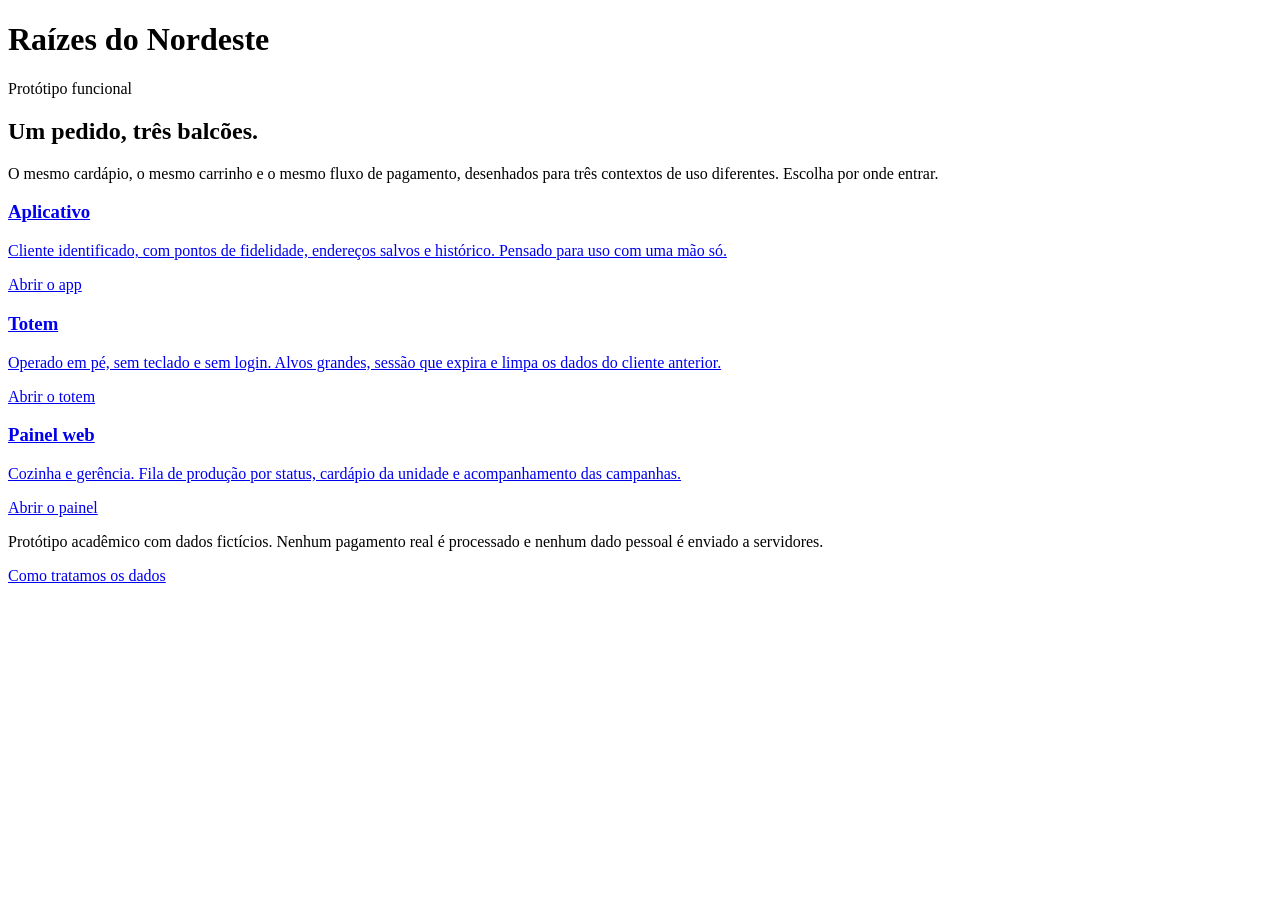
==== index.html @ 1f9a2a73 "feat: mock app academy" ====
<!doctype html>
<html lang="pt-BR">
  <head>
    <meta charset="utf-8" />
    <meta name="viewport" content="width=device-width, initial-scale=1" />
    <title>Rede Raízes do Nordeste — Escolha o canal</title>
    <meta
      name="description"
      content="Protótipo funcional dos três canais de atendimento da Rede Raízes do Nordeste: aplicativo, totem de autoatendimento e painel web."
    />
    <link rel="preconnect" href="https://fonts.googleapis.com" />
    <link rel="preconnect" href="https://fonts.gstatic.com" crossorigin />
    <link
      href="https://fonts.googleapis.com/css2?family=Bricolage+Grotesque:opsz,wght@12..96,600;12..96,700&family=Instrument+Sans:wght@400;500;600&display=swap"
      rel="stylesheet"
    />
    <link rel="stylesheet" href="assets/css/tokens.css" />
    <link rel="stylesheet" href="assets/css/base.css" />
    <link rel="stylesheet" href="assets/css/hub.css" />
  </head>
  <body>
    <main class="hub">
      <div class="hub__interno">
        <header class="hub__marca">
          <h1>Raízes do Nordeste</h1>
          <span>Protótipo funcional</span>
        </header>

        <div class="hub__chamada">
          <h2>Um pedido, três balcões.</h2>
        </div>
        <p class="hub__apoio">
          O mesmo cardápio, o mesmo carrinho e o mesmo fluxo de pagamento,
          desenhados para três contextos de uso diferentes. Escolha por onde
          entrar.
        </p>

        <nav class="canais" aria-label="Canais de atendimento">
          <a class="canal" href="app/">
            <div class="canal__moldura">
              <div class="dispositivo dispositivo--celular">
                <div class="tela">
                  <div class="tela__barra"></div>
                  <div class="tela__linha tela__linha--curta"></div>
                  <div class="tela__cartao"><i></i><span></span></div>
                  <div class="tela__cartao"><i></i><span></span></div>
                  <div class="tela__cartao"><i></i><span></span></div>
                  <div class="tela__acao"></div>
                </div>
              </div>
            </div>
            <h3>Aplicativo</h3>
            <p>
              Cliente identificado, com pontos de fidelidade, endereços salvos e
              histórico. Pensado para uso com uma mão só.
            </p>
            <span class="canal__abrir">Abrir o app</span>
          </a>

          <a class="canal" href="totem/">
            <div class="canal__moldura">
              <div class="dispositivo dispositivo--totem">
                <div class="tela tela--totem">
                  <div class="tela__barra"></div>
                  <div class="tela__cartao"><i></i><span></span></div>
                  <div class="tela__cartao"><i></i><span></span></div>
                  <div class="tela__acao"></div>
                </div>
              </div>
            </div>
            <h3>Totem</h3>
            <p>
              Operado em pé, sem teclado e sem login. Alvos grandes, sessão que
              expira e limpa os dados do cliente anterior.
            </p>
            <span class="canal__abrir">Abrir o totem</span>
          </a>

          <a class="canal" href="painel/">
            <div class="canal__moldura">
              <div class="dispositivo dispositivo--desktop">
                <div class="tela tela--desktop">
                  <div class="coluna-lateral"></div>
                  <div class="colunas-kds">
                    <div></div>
                    <div></div>
                    <div></div>
                  </div>
                </div>
              </div>
            </div>
            <h3>Painel web</h3>
            <p>
              Cozinha e gerência. Fila de produção por status, cardápio da
              unidade e acompanhamento das campanhas.
            </p>
            <span class="canal__abrir">Abrir o painel</span>
          </a>
        </nav>

        <footer class="hub__rodape">
          <p>
            Protótipo acadêmico com dados fictícios. Nenhum pagamento real é
            processado e nenhum dado pessoal é enviado a servidores.
          </p>
          <p><a href="#" data-abrir-privacidade>Como tratamos os dados</a></p>
        </footer>
      </div>
    </main>
  </body>
</html>
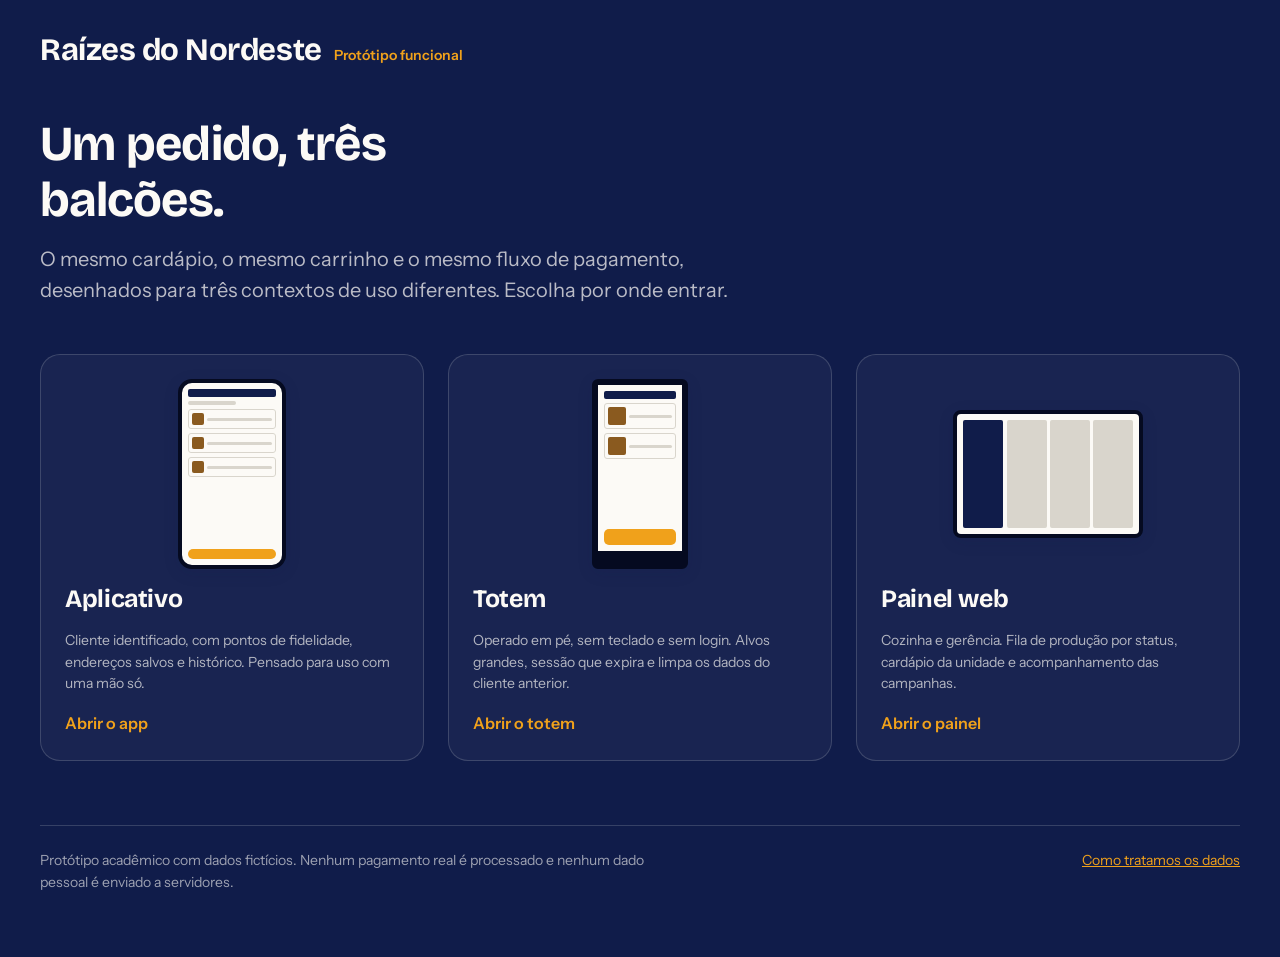
==== commit e12db4cb: "feat: adicionando imagem favicon do site Imagem inspirada no nordeste" ====
--- a/index.html
+++ b/index.html
@@ -8,6 +8,7 @@
       name="description"
       content="Protótipo funcional dos três canais de atendimento da Rede Raízes do Nordeste: aplicativo, totem de autoatendimento e painel web."
     />
+    <link rel="icon" type="image/png" href="favicon.png">
     <link rel="preconnect" href="https://fonts.googleapis.com" />
     <link rel="preconnect" href="https://fonts.gstatic.com" crossorigin />
     <link
--- a/assets/css/tokens.css
+++ b/assets/css/tokens.css
@@ -0,0 +1,67 @@
+/* design tokens */
+
+:root {
+  /* marca */
+  --anil-900: #101c4a;
+  --anil-700: #1d2f74;
+  --anil-500: #2b3f8f; /* interativo secundário, foco */
+  --cajuina: #f0a11b;
+  --cajuina-escuro: #c47f0c;
+  --urucum: #c43b22;
+
+  /* superfícies */
+  --papel: #fcfaf6;
+  --papel-fundo: #f2eee6;
+  --tinta: #14161f;
+  --pedra: #5f6371;
+  --pedra-clara: #d9d5cc;
+  --branco: #ffffff;
+
+  /* estados */
+  --sucesso: #14713f;
+  --sucesso-fundo: #e3f2e8;
+  --atencao-fundo: #fdf0d5;
+  --erro-fundo: #fbe6e2;
+
+  /* tipografia */
+  --fonte-titulo: "Bricolage Grotesque", Georgia, serif;
+  --fonte-texto: "Instrument Sans", system-ui, -apple-system, sans-serif;
+
+  /* escala 1.25 */
+  --txt-xs: 0.75rem;
+  --txt-sm: 0.875rem;
+  --txt-base: 1rem;
+  --txt-lg: 1.25rem;
+  --txt-xl: 1.5625rem;
+  --txt-2xl: 1.953rem;
+  --txt-3xl: 2.441rem;
+  --txt-4xl: 3.052rem;
+
+  /* espaçamento */
+  --esp-1: 0.25rem;
+  --esp-2: 0.5rem;
+  --esp-3: 0.75rem;
+  --esp-4: 1rem;
+  --esp-5: 1.5rem;
+  --esp-6: 2rem;
+  --esp-7: 3rem;
+  --esp-8: 4rem;
+
+  /* raios */
+  --raio-sm: 6px;
+  --raio-md: 12px;
+  --raio-lg: 20px;
+  --raio-total: 999px;
+
+  /* sombras */
+  --sombra-flutuante: 0 4px 16px rgba(16, 28, 74, 0.12);
+  --sombra-modal: 0 16px 48px rgba(16, 28, 74, 0.24);
+
+  /* alvos de toque */
+  --toque-min: 44px; /* wcag 2.5.5 */
+  --toque-totem: 72px;
+
+  /* layout */
+  --largura-app: 480px;
+  --largura-conteudo: 1200px;
+}
--- a/assets/css/base.css
+++ b/assets/css/base.css
@@ -0,0 +1,219 @@
+/* reset e compartilhados */
+
+*,
+*::before,
+*::after {
+  box-sizing: border-box;
+}
+
+html {
+  -webkit-text-size-adjust: 100%;
+}
+
+body {
+  margin: 0;
+  font-family: var(--fonte-texto);
+  font-size: var(--txt-base);
+  line-height: 1.55;
+  color: var(--tinta);
+  background: var(--papel-fundo);
+  -webkit-font-smoothing: antialiased;
+}
+
+h1,
+h2,
+h3,
+h4 {
+  font-family: var(--fonte-titulo);
+  font-weight: 700;
+  line-height: 1.15;
+  letter-spacing: -0.015em;
+  margin: 0;
+}
+
+p {
+  margin: 0;
+  max-width: 68ch;
+}
+
+img,
+svg {
+  display: block;
+  max-width: 100%;
+}
+
+button,
+input,
+select,
+textarea {
+  font: inherit;
+  color: inherit;
+}
+
+ul,
+ol {
+  margin: 0;
+  padding: 0;
+  list-style: none;
+}
+
+a {
+  color: var(--anil-500);
+}
+
+/* foco visível */
+:focus-visible {
+  outline: 3px solid var(--cajuina);
+  outline-offset: 2px;
+  border-radius: var(--raio-sm);
+}
+
+/* leitor de tela */
+.sr-apenas {
+  position: absolute;
+  width: 1px;
+  height: 1px;
+  padding: 0;
+  margin: -1px;
+  overflow: hidden;
+  clip: rect(0, 0, 0, 0);
+  white-space: nowrap;
+  border: 0;
+}
+
+/* botões */
+
+.btn {
+  display: inline-flex;
+  align-items: center;
+  justify-content: center;
+  gap: var(--esp-2);
+  min-height: var(--toque-min);
+  padding: var(--esp-3) var(--esp-5);
+  border: 2px solid transparent;
+  border-radius: var(--raio-total);
+  font-weight: 600;
+  font-size: var(--txt-base);
+  cursor: pointer;
+  text-decoration: none;
+  transition: background-color 0.15s ease, border-color 0.15s ease;
+}
+
+.btn:disabled {
+  opacity: 0.45;
+  cursor: not-allowed;
+}
+
+.btn--primario {
+  background: var(--cajuina);
+  color: var(--anil-900);
+}
+
+.btn--primario:hover:not(:disabled) {
+  background: var(--cajuina-escuro);
+}
+
+.btn--secundario {
+  background: transparent;
+  border-color: var(--anil-500);
+  color: var(--anil-500);
+}
+
+.btn--secundario:hover:not(:disabled) {
+  background: rgba(43, 63, 143, 0.08);
+}
+
+.btn--texto {
+  background: none;
+  border: none;
+  padding: var(--esp-2);
+  color: var(--anil-500);
+  text-decoration: underline;
+  min-height: var(--toque-min);
+}
+
+.btn--bloco {
+  width: 100%;
+}
+
+/* selos */
+
+.selo {
+  display: inline-flex;
+  align-items: center;
+  gap: var(--esp-1);
+  padding: var(--esp-1) var(--esp-3);
+  border-radius: var(--raio-total);
+  font-size: var(--txt-xs);
+  font-weight: 600;
+  line-height: 1.4;
+}
+
+.selo--promo {
+  background: var(--urucum);
+  color: var(--branco);
+}
+
+.selo--fidelidade {
+  background: var(--atencao-fundo);
+  color: #7a4c00;
+}
+
+.selo--sucesso {
+  background: var(--sucesso-fundo);
+  color: var(--sucesso);
+}
+
+.selo--sazonal {
+  background: var(--anil-500);
+  color: var(--branco);
+}
+
+.selo--neutro {
+  background: var(--pedra-clara);
+  color: var(--tinta);
+}
+
+/* miniatura: monograma por categoria */
+
+.miniatura {
+  display: grid;
+  place-items: center;
+  flex-shrink: 0;
+  border-radius: var(--raio-md);
+  background: var(--anil-700);
+  color: var(--branco);
+  font-family: var(--fonte-titulo);
+  font-weight: 700;
+  letter-spacing: -0.02em;
+  user-select: none;
+}
+
+.miniatura[data-categoria="cafe-manha"] {
+  background: #7a4c00;
+}
+
+.miniatura[data-categoria="salgados"] {
+  background: #8a5a1f;
+}
+.miniatura[data-categoria="pratos"] {
+  background: var(--anil-700);
+}
+.miniatura[data-categoria="doces"] {
+  background: #96305c;
+}
+.miniatura[data-categoria="bebidas"] {
+  background: #1a6b6b;
+}
+
+/* movimento reduzido */
+
+@media (prefers-reduced-motion: reduce) {
+  *,
+  *::before,
+  *::after {
+    animation-duration: 0.01ms !important;
+    animation-iteration-count: 1 !important;
+    transition-duration: 0.01ms !important;
+  }
+}
--- a/assets/css/hub.css
+++ b/assets/css/hub.css
@@ -0,0 +1,249 @@
+/* seletor de canal */
+
+.hub {
+  min-height: 100vh;
+  background: var(--anil-900);
+  color: var(--papel);
+  padding: var(--esp-6) var(--esp-4) var(--esp-8);
+}
+
+.hub__interno {
+  max-width: var(--largura-conteudo);
+  margin: 0 auto;
+}
+
+/* cabeçalho */
+
+.hub__marca {
+  display: flex;
+  align-items: baseline;
+  gap: var(--esp-3);
+  flex-wrap: wrap;
+  margin-bottom: var(--esp-7);
+}
+
+.hub__marca h1 {
+  font-size: var(--txt-2xl);
+  color: var(--papel);
+}
+
+.hub__marca span {
+  font-size: var(--txt-sm);
+  color: var(--cajuina);
+  font-weight: 600;
+}
+
+/* chamada */
+
+.hub__chamada {
+  max-width: 34ch;
+  margin-bottom: var(--esp-4);
+}
+
+.hub__chamada h2 {
+  font-size: var(--txt-4xl);
+  color: var(--papel);
+}
+
+.hub__apoio {
+  max-width: 56ch;
+  color: rgba(252, 250, 246, 0.72);
+  margin-bottom: var(--esp-7);
+  font-size: var(--txt-lg);
+}
+
+/* grade */
+
+.canais {
+  display: grid;
+  gap: var(--esp-5);
+  grid-template-columns: 1fr;
+}
+
+@media (min-width: 760px) {
+  .canais {
+    grid-template-columns: repeat(3, 1fr);
+    align-items: end;
+  }
+}
+
+.canal {
+  display: flex;
+  flex-direction: column;
+  gap: var(--esp-4);
+  padding: var(--esp-5);
+  border: 1px solid rgba(252, 250, 246, 0.16);
+  border-radius: var(--raio-lg);
+  background: rgba(252, 250, 246, 0.04);
+  color: inherit;
+  text-decoration: none;
+  transition: border-color 0.18s ease, background-color 0.18s ease;
+}
+
+.canal:hover,
+.canal:focus-visible {
+  border-color: var(--cajuina);
+  background: rgba(240, 161, 27, 0.08);
+}
+
+.canal__moldura {
+  display: grid;
+  place-items: center;
+  min-height: 190px;
+  margin: 0 auto;
+}
+
+.canal h3 {
+  font-size: var(--txt-xl);
+  color: var(--papel);
+}
+
+.canal p {
+  font-size: var(--txt-sm);
+  color: rgba(252, 250, 246, 0.68);
+}
+
+.canal__abrir {
+  margin-top: auto;
+  font-weight: 600;
+  color: var(--cajuina);
+}
+
+/* molduras de dispositivo */
+
+.dispositivo {
+  background: var(--papel);
+  color: var(--tinta);
+  overflow: hidden;
+  box-shadow: var(--sombra-flutuante);
+}
+
+.dispositivo--celular {
+  width: 108px;
+  height: 190px;
+  border-radius: 14px;
+  border: 4px solid #050a20;
+}
+
+.dispositivo--totem {
+  width: 96px;
+  height: 190px;
+  border-radius: 6px;
+  border: 6px solid #050a20;
+  border-bottom-width: 18px; /* gabinete */
+}
+
+.dispositivo--desktop {
+  width: 190px;
+  height: 128px;
+  border-radius: 8px;
+  border: 4px solid #050a20;
+}
+
+/* conteúdo esquemático */
+
+.tela {
+  height: 100%;
+  padding: 6px;
+  display: flex;
+  flex-direction: column;
+  gap: 4px;
+  font-size: 6px;
+  line-height: 1.3;
+}
+
+.tela__barra {
+  height: 8px;
+  background: var(--anil-900);
+  border-radius: 2px;
+}
+
+.tela__linha {
+  height: 4px;
+  background: var(--pedra-clara);
+  border-radius: 2px;
+}
+
+.tela__linha--curta {
+  width: 55%;
+}
+
+.tela__cartao {
+  display: flex;
+  gap: 3px;
+  align-items: center;
+  padding: 3px;
+  border: 1px solid var(--pedra-clara);
+  border-radius: 3px;
+}
+
+.tela__cartao i {
+  width: 12px;
+  height: 12px;
+  border-radius: 2px;
+  background: #8a5a1f;
+  flex-shrink: 0;
+}
+
+.tela__cartao span {
+  flex: 1;
+  height: 3px;
+  background: var(--pedra-clara);
+  border-radius: 2px;
+}
+
+.tela__acao {
+  margin-top: auto;
+  height: 10px;
+  border-radius: 5px;
+  background: var(--cajuina);
+}
+
+.tela--totem .tela__cartao i {
+  width: 18px;
+  height: 18px;
+}
+
+.tela--totem .tela__acao {
+  height: 16px;
+}
+
+.tela--desktop {
+  display: grid;
+  grid-template-columns: 40px 1fr;
+  gap: 4px;
+}
+
+.tela--desktop .coluna-lateral {
+  background: var(--anil-900);
+  border-radius: 2px;
+}
+
+.tela--desktop .colunas-kds {
+  display: grid;
+  grid-template-columns: repeat(3, 1fr);
+  gap: 3px;
+}
+
+.tela--desktop .colunas-kds div {
+  background: var(--pedra-clara);
+  border-radius: 2px;
+}
+
+/* rodapé */
+
+.hub__rodape {
+  margin-top: var(--esp-8);
+  padding-top: var(--esp-5);
+  border-top: 1px solid rgba(252, 250, 246, 0.16);
+  display: flex;
+  flex-wrap: wrap;
+  gap: var(--esp-5);
+  justify-content: space-between;
+  font-size: var(--txt-sm);
+  color: rgba(252, 250, 246, 0.6);
+}
+
+.hub__rodape a {
+  color: var(--cajuina);
+}
